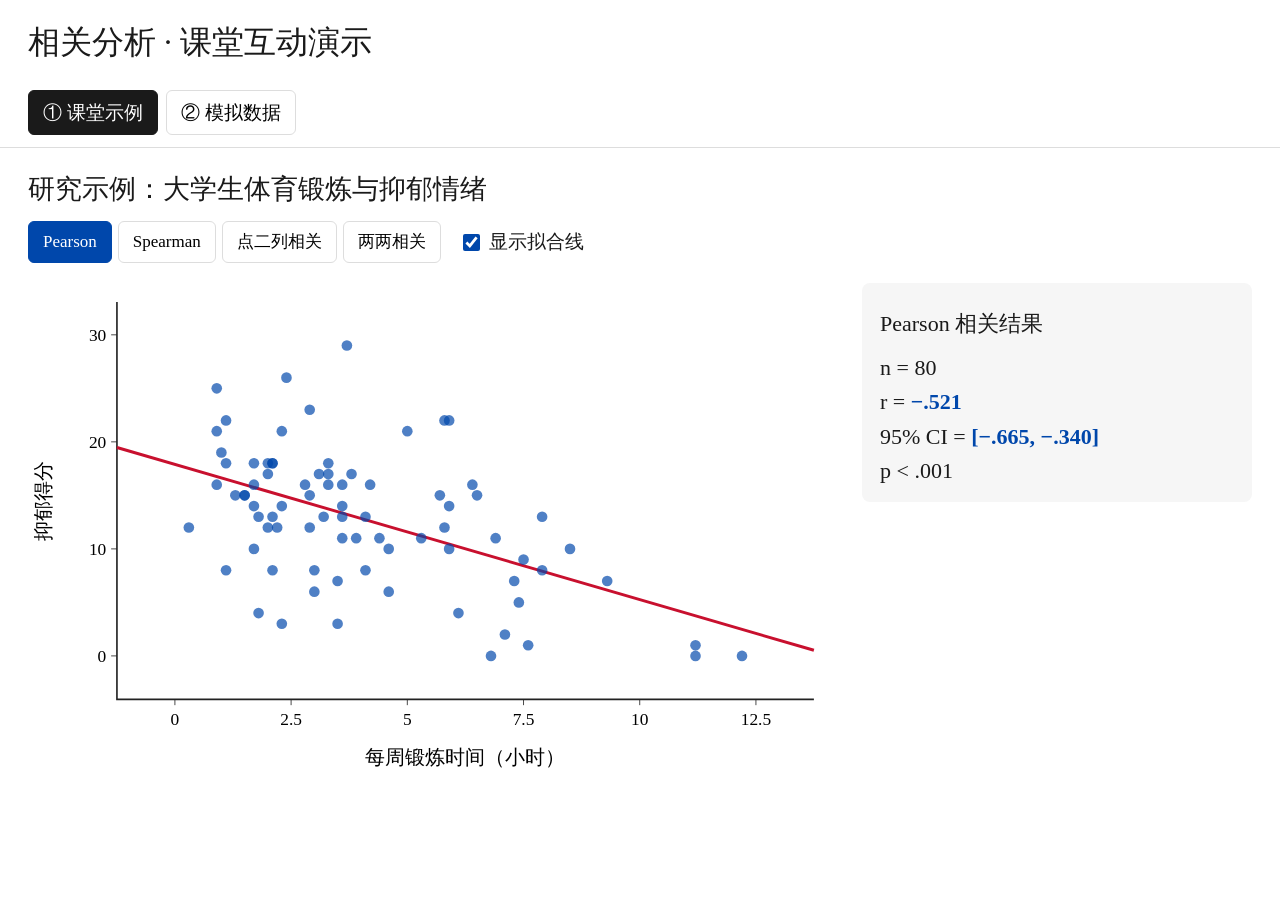
==== correlation/index.html @ 789a9529 "Add files via upload" ====
<!DOCTYPE html>
<html lang="zh-CN"><head><meta charset="utf-8"/><meta content="width=device-width,initial-scale=1" name="viewport"/><title>相关分析 · 课堂互动演示</title><link rel="stylesheet" href="style.css"></head><body>
<header><h1>相关分析 · 课堂互动演示</h1></header>
<nav><button class="on" data-page="class">① 课堂示例</button><button data-page="sim">② 模拟数据</button></nav>
<main>
<section class="on" id="class">
<h2>研究示例：大学生体育锻炼与抑郁情绪</h2>
<div class="controls"><span class="seg" id="methods"><button class="on" data-mode="pearson">Pearson</button><button data-mode="spearman">Spearman</button><button data-mode="point">点二列相关</button><button data-mode="pair">两两相关</button></span><label><input checked="" id="classFitLine" type="checkbox"/>显示拟合线</label></div>
<div class="row" id="single"><div class="grow"><div id="mainPlot"></div></div><div class="side"><div class="box" id="mainStats"></div><div class="box" id="mainTeaching" style="display:none"></div></div></div>
<div class="hidden" id="pair"><div class="box"><h3>三个变量的 Pearson 两两相关</h3><div id="pairTable"></div></div><div class="pair-grid" id="pairPlots"><div class="mini"><h3>锻炼 × 抑郁</h3><div id="pair1"></div></div><div class="mini"><h3>手机使用 × 抑郁</h3><div id="pair2"></div></div><div class="mini"><h3>锻炼 × 手机使用</h3><div id="pair3"></div></div></div></div>
</section>
<section id="sim"><h2>改变相关系数 r，观察数据如何变化</h2>
<div class="sim-panel"><div class="slider"><span>样本相关系数 r</span><input id="wantR" max="0.95" min="-0.95" step="0.05" type="range" value="-0.50"/><output id="wantRV"></output></div><div class="slider"><span>被试数量 n</span><input id="simN" max="200" min="10" step="10" type="range" value="80"/><output id="simNV"></output></div><div class="slider"><span>换一批散点（随机种子）</span><input id="seed" max="99" min="1" step="1" type="range" value="1"/><output id="seedV"></output></div><div class="controls"><button class="action secondary" id="reroll">重新抽样</button><label><input id="fitLine" type="checkbox"/>显示拟合线</label></div></div>
<div class="row"><div class="grow" id="simPlot"></div><div class="side"><div class="box" id="simStats"></div></div></div>
</section>
</main><script src="data.js"></script>
<script src="app.js"></script></body></html>
---- correlation/style.css ----
:root{--cobalt:#0047AB;--crimson:#C8102E;--tangerine:#FF6B1A;--violet:#6A00F4;--aqua:#00A99D;--ink:#1a1a1a;--muted:#555;--line:#ddd;--panel:#f6f6f6;--bg:#fff}
*{box-sizing:border-box}body{margin:0;color:var(--ink);background:var(--bg);font:19px/1.55 "STZhongsong","华文中宋","Songti SC","Noto Serif CJK SC",serif}
header{padding:18px 28px 10px}h1{font-size:32px;font-weight:normal;margin:0}header p{font-size:17px;color:var(--muted);margin:5px 0 0}nav{display:flex;flex-wrap:wrap;gap:8px;padding:12px 28px;border-bottom:1px solid var(--line);position:sticky;top:0;background:white;z-index:5}nav button,.seg button{font:inherit;cursor:pointer;background:#fff;border:1px solid #ddd;border-radius:6px;padding:7px 14px}nav button.on{background:var(--ink);color:#fff;border-color:var(--ink)}main{max-width:1460px;padding:17px 28px 48px;margin:auto}section{display:none}section.on{display:block}h2{font-size:27px;font-weight:normal;margin:4px 0 10px}h3{font-weight:normal;font-size:22px;margin:10px 0}.row{display:flex;gap:22px;flex-wrap:wrap;align-items:flex-start}.grow{flex:1 1 600px;min-width:0}.side{flex:0 1 390px;min-width:290px}.box{background:var(--panel);padding:14px 18px;border-radius:8px;margin:8px 0 16px}.controls{display:flex;gap:12px 18px;flex-wrap:wrap;align-items:center;margin:8px 0 12px}.controls label{display:inline-flex;gap:6px;align-items:center}select,input,button{font-size:17px}select{padding:5px;border:1px solid #bbb;border-radius:4px;background:white;max-width:270px}.seg{display:flex;gap:6px;flex-wrap:wrap}.seg button{font-size:17px}.seg button.on{color:#fff;background:var(--cobalt);border-color:var(--cobalt)}.slider{display:grid;grid-template-columns:minmax(180px,280px) 1fr 66px;align-items:center;gap:10px;margin:8px 0}.slider input{width:100%;accent-color:var(--cobalt)}output,.mono,.stat{font-family:Consolas,"Courier New",monospace}.stat{font-size:19px;margin:5px 0}.stat strong{font-weight:normal;color:var(--cobalt)}.note{font-size:16px;color:var(--muted)}.hint{font-size:17px;color:#444}.buttons{display:flex;gap:10px;flex-wrap:wrap}.action{background:var(--cobalt);border:0;color:#fff;border-radius:5px;padding:8px 16px;font-family:inherit;cursor:pointer}.action.secondary{background:#eee;color:#222;border:1px solid #ccc}svg{width:100%;height:auto;display:block;touch-action:none}svg text{font-family:"STZhongsong","华文中宋","Songti SC","Noto Serif CJK SC",serif}table{border-collapse:collapse;font-size:16px;width:100%}th,td{border-bottom:1px solid #ddd;padding:5px 9px;text-align:right}th:first-child,td:first-child{text-align:left}th{font-weight:normal;color:#555}.formula{font-size:22px}.danger{color:var(--crimson)}.good{color:var(--aqua)}.pill{border:1px solid #ddd;border-radius:20px;padding:3px 10px;font-size:16px}.grid2{display:grid;grid-template-columns:1fr 1fr;gap:14px}.question{font-size:18px}.question p{margin:6px 0}.hidden{display:none!important}input[type="checkbox"]{width:17px;height:17px;accent-color:var(--cobalt)}@media(max-width:700px){header,nav,main{padding-left:13px;padding-right:13px}.grid2{grid-template-columns:1fr}.slider{grid-template-columns:1fr 65px}.slider span{grid-column:1 / -1}body{font-size:17px}h1{font-size:26px}}

#pairPlots svg{max-width:100%}#pairPlots .miniTitle{font-size:18px;margin:4px 0 2px;text-align:center}#pairTable th,#pairTable td{font-size:17px}#pairTable td.em{color:var(--cobalt)}#pairTable .sig{color:var(--aqua)}#pairTable .ns{color:var(--muted)}@media(max-width:1000px){#pairPlots{grid-template-columns:1fr!important}}

main{max-width:1480px}.intro{margin-top:0}.methodtag{border-radius:5px;padding:2px 9px;background:#eaf1ff;color:#0047AB;font-size:17px}.sim-panel{background:#f7f8fa;border-radius:8px;padding:14px 18px;margin:8px 0 16px}.sim-note{color:#555;font-size:16px}.result{font-size:22px}.result strong{color:var(--cobalt)}.subhead{margin:12px 0}.pair-grid{display:grid;grid-template-columns:repeat(3,minmax(0,1fr));gap:14px}.pair-grid .mini{min-width:0}.pair-grid .mini h3{font-size:18px;text-align:center;margin:6px 0}.pair-grid svg{width:100%}.pair-table td,.pair-table th{font-size:18px}.pair-table .sig{color:#008c7e}.pair-table .ns{color:#777}.caption{color:#666;font-size:16px;margin:8px 0}@media(max-width:1000px){.pair-grid{grid-template-columns:1fr}}
#pairTable{overflow-x:auto}#pairTable table{min-width:760px}.ci-col{white-space:nowrap}
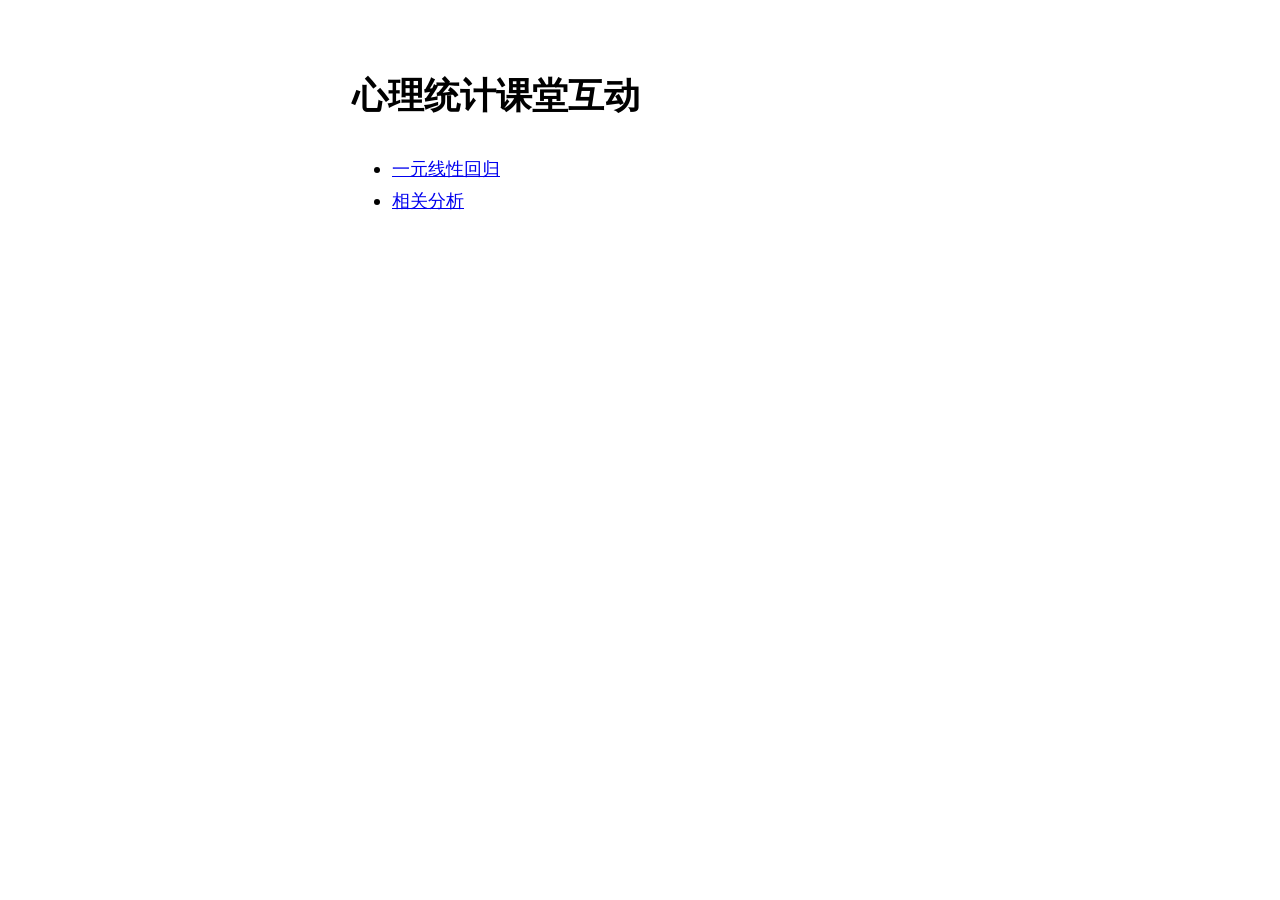
==== commit bdd0d413: "Add files via upload" ====
--- a/correlation/index.html
+++ b/correlation/index.html
@@ -1,17 +1,15 @@
-<!DOCTYPE html>
-<html lang="zh-CN"><head><meta charset="utf-8"/><meta content="width=device-width,initial-scale=1" name="viewport"/><title>相关分析 · 课堂互动演示</title><link rel="stylesheet" href="style.css"></head><body>
-<header><h1>相关分析 · 课堂互动演示</h1></header>
-<nav><button class="on" data-page="class">① 课堂示例</button><button data-page="sim">② 模拟数据</button></nav>
-<main>
-<section class="on" id="class">
-<h2>研究示例：大学生体育锻炼与抑郁情绪</h2>
-<div class="controls"><span class="seg" id="methods"><button class="on" data-mode="pearson">Pearson</button><button data-mode="spearman">Spearman</button><button data-mode="point">点二列相关</button><button data-mode="pair">两两相关</button></span><label><input checked="" id="classFitLine" type="checkbox"/>显示拟合线</label></div>
-<div class="row" id="single"><div class="grow"><div id="mainPlot"></div></div><div class="side"><div class="box" id="mainStats"></div><div class="box" id="mainTeaching" style="display:none"></div></div></div>
-<div class="hidden" id="pair"><div class="box"><h3>三个变量的 Pearson 两两相关</h3><div id="pairTable"></div></div><div class="pair-grid" id="pairPlots"><div class="mini"><h3>锻炼 × 抑郁</h3><div id="pair1"></div></div><div class="mini"><h3>手机使用 × 抑郁</h3><div id="pair2"></div></div><div class="mini"><h3>锻炼 × 手机使用</h3><div id="pair3"></div></div></div></div>
-</section>
-<section id="sim"><h2>改变相关系数 r，观察数据如何变化</h2>
-<div class="sim-panel"><div class="slider"><span>样本相关系数 r</span><input id="wantR" max="0.95" min="-0.95" step="0.05" type="range" value="-0.50"/><output id="wantRV"></output></div><div class="slider"><span>被试数量 n</span><input id="simN" max="200" min="10" step="10" type="range" value="80"/><output id="simNV"></output></div><div class="slider"><span>换一批散点（随机种子）</span><input id="seed" max="99" min="1" step="1" type="range" value="1"/><output id="seedV"></output></div><div class="controls"><button class="action secondary" id="reroll">重新抽样</button><label><input id="fitLine" type="checkbox"/>显示拟合线</label></div></div>
-<div class="row"><div class="grow" id="simPlot"></div><div class="side"><div class="box" id="simStats"></div></div></div>
-</section>
-</main><script src="data.js"></script>
-<script src="app.js"></script></body></html>+<!doctype html>
+<html lang="zh-CN">
+<head>
+  <meta charset="utf-8">
+  <meta name="viewport" content="width=device-width, initial-scale=1">
+  <title>心理统计课堂互动</title>
+</head>
+<body style="max-width: 36rem; margin: 4rem auto; padding: 0 1.25rem; font: 1.125rem/1.8 system-ui, sans-serif">
+  <h1>心理统计课堂互动</h1>
+  <ul>
+    <li><a href="regression/index.html">一元线性回归</a></li>
+<li><a href="correlation/index.html">相关分析</a></li>
+  </ul>
+</body>
+</html>
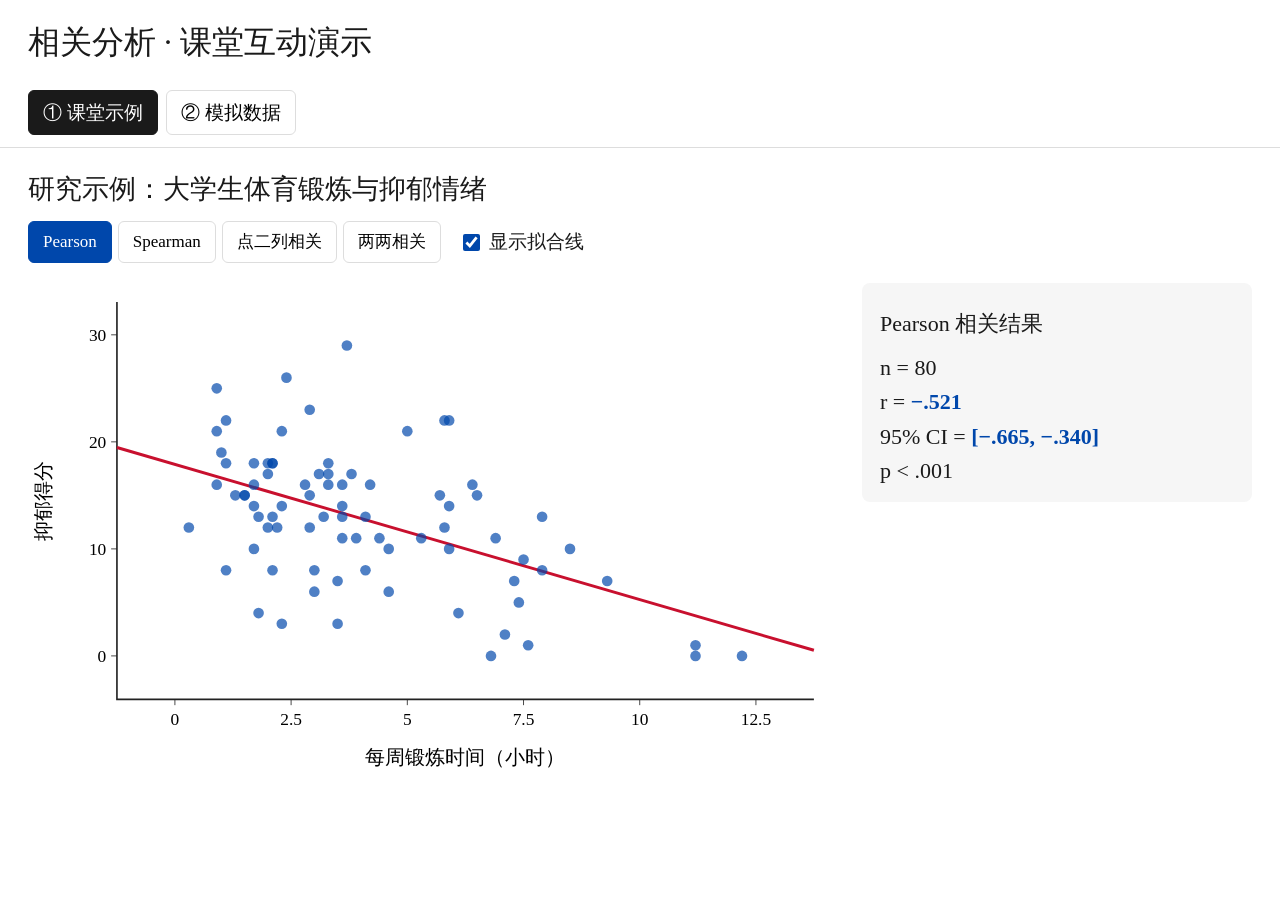
==== commit 2654c76d: "Add files via upload" ====
--- a/correlation/index.html
+++ b/correlation/index.html
@@ -1,15 +1,20 @@
-<!doctype html>
-<html lang="zh-CN">
-<head>
-  <meta charset="utf-8">
-  <meta name="viewport" content="width=device-width, initial-scale=1">
-  <title>心理统计课堂互动</title>
-</head>
-<body style="max-width: 36rem; margin: 4rem auto; padding: 0 1.25rem; font: 1.125rem/1.8 system-ui, sans-serif">
-  <h1>心理统计课堂互动</h1>
-  <ul>
-    <li><a href="regression/index.html">一元线性回归</a></li>
-<li><a href="correlation/index.html">相关分析</a></li>
-  </ul>
-</body>
-</html>
+<!DOCTYPE html>
+<html lang="zh-CN"><head><meta charset="utf-8"/><meta content="width=device-width,initial-scale=1" name="viewport"/><title>相关分析 · 课堂互动演示</title><link rel="stylesheet" href="style.css"></head><body>
+<header><h1>相关分析 · 课堂互动演示</h1></header>
+<nav><button class="on" data-page="class">① 课堂示例</button><button data-page="sim">② 模拟数据</button></nav>
+<main>
+<section class="on" id="class">
+<h2>研究示例：大学生体育锻炼与抑郁情绪</h2>
+<div class="controls"><span class="seg" id="methods"><button class="on" data-mode="pearson">Pearson</button><button data-mode="spearman">Spearman</button><button data-mode="point">点二列相关</button><button data-mode="pair">两两相关</button></span><label><input checked="" id="classFitLine" type="checkbox"/>显示拟合线</label></div>
+<div class="row" id="single"><div class="grow"><div id="mainPlot"></div></div><div class="side"><div class="box" id="mainStats"></div><div class="box" id="mainTeaching" style="display:none"></div></div></div>
+<div class="hidden" id="pair"><div class="box"><h3>三个变量的 Pearson 两两相关</h3><div id="pairTable"></div></div><div class="pair-grid" id="pairPlots"><div class="mini"><h3>锻炼 × 抑郁</h3><div id="pair1"></div></div><div class="mini"><h3>手机使用 × 抑郁</h3><div id="pair2"></div></div><div class="mini"><h3>锻炼 × 手机使用</h3><div id="pair3"></div></div></div></div>
+</section>
+<section id="sim"><h2>改变相关系数 r，观察数据如何变化</h2>
+<div class="sim-panel"><div class="slider"><span>样本相关系数 r</span><input id="wantR" max="0.95" min="-0.95" step="0.05" type="range" value="-0.50"/><output id="wantRV"></output></div><div class="slider"><span>被试数量 n</span><input id="simN" max="200" min="10" step="10" type="range" value="80"/><output id="simNV"></output></div><div class="slider"><span>换一批散点（随机种子）</span><input id="seed" max="99" min="1" step="1" type="range" value="1"/><output id="seedV"></output></div><div class="controls"><button class="action secondary" id="reroll">重新抽样</button><label><input id="fitLine" type="checkbox"/>显示拟合线</label></div></div>
+<div class="row"><div class="grow" id="simPlot"></div><div class="side"><div class="box" id="simStats"></div></div></div>
+</section>
+</main><script src="data.js"></script>
+<script src="statistics.js"></script>
+<script src="simulation.js"></script>
+<script src="charts.js"></script>
+<script src="app.js"></script></body></html>
--- a/correlation/style.css
+++ b/correlation/style.css
@@ -0,0 +1,8 @@
+:root{--cobalt:#0047AB;--crimson:#C8102E;--tangerine:#FF6B1A;--violet:#6A00F4;--aqua:#00A99D;--ink:#1a1a1a;--muted:#555;--line:#ddd;--panel:#f6f6f6;--bg:#fff}
+*{box-sizing:border-box}body{margin:0;color:var(--ink);background:var(--bg);font:19px/1.55 "STZhongsong","华文中宋","Songti SC","Noto Serif CJK SC",serif}
+header{padding:18px 28px 10px}h1{font-size:32px;font-weight:normal;margin:0}header p{font-size:17px;color:var(--muted);margin:5px 0 0}nav{display:flex;flex-wrap:wrap;gap:8px;padding:12px 28px;border-bottom:1px solid var(--line);position:sticky;top:0;background:white;z-index:5}nav button,.seg button{font:inherit;cursor:pointer;background:#fff;border:1px solid #ddd;border-radius:6px;padding:7px 14px}nav button.on{background:var(--ink);color:#fff;border-color:var(--ink)}main{max-width:1460px;padding:17px 28px 48px;margin:auto}section{display:none}section.on{display:block}h2{font-size:27px;font-weight:normal;margin:4px 0 10px}h3{font-weight:normal;font-size:22px;margin:10px 0}.row{display:flex;gap:22px;flex-wrap:wrap;align-items:flex-start}.grow{flex:1 1 600px;min-width:0}.side{flex:0 1 390px;min-width:290px}.box{background:var(--panel);padding:14px 18px;border-radius:8px;margin:8px 0 16px}.controls{display:flex;gap:12px 18px;flex-wrap:wrap;align-items:center;margin:8px 0 12px}.controls label{display:inline-flex;gap:6px;align-items:center}select,input,button{font-size:17px}select{padding:5px;border:1px solid #bbb;border-radius:4px;background:white;max-width:270px}.seg{display:flex;gap:6px;flex-wrap:wrap}.seg button{font-size:17px}.seg button.on{color:#fff;background:var(--cobalt);border-color:var(--cobalt)}.slider{display:grid;grid-template-columns:minmax(180px,280px) 1fr 66px;align-items:center;gap:10px;margin:8px 0}.slider input{width:100%;accent-color:var(--cobalt)}output,.mono,.stat{font-family:Consolas,"Courier New",monospace}.stat{font-size:19px;margin:5px 0}.stat strong{font-weight:normal;color:var(--cobalt)}.note{font-size:16px;color:var(--muted)}.hint{font-size:17px;color:#444}.buttons{display:flex;gap:10px;flex-wrap:wrap}.action{background:var(--cobalt);border:0;color:#fff;border-radius:5px;padding:8px 16px;font-family:inherit;cursor:pointer}.action.secondary{background:#eee;color:#222;border:1px solid #ccc}svg{width:100%;height:auto;display:block;touch-action:none}svg text{font-family:"STZhongsong","华文中宋","Songti SC","Noto Serif CJK SC",serif}table{border-collapse:collapse;font-size:16px;width:100%}th,td{border-bottom:1px solid #ddd;padding:5px 9px;text-align:right}th:first-child,td:first-child{text-align:left}th{font-weight:normal;color:#555}.formula{font-size:22px}.danger{color:var(--crimson)}.good{color:var(--aqua)}.pill{border:1px solid #ddd;border-radius:20px;padding:3px 10px;font-size:16px}.grid2{display:grid;grid-template-columns:1fr 1fr;gap:14px}.question{font-size:18px}.question p{margin:6px 0}.hidden{display:none!important}input[type="checkbox"]{width:17px;height:17px;accent-color:var(--cobalt)}@media(max-width:700px){header,nav,main{padding-left:13px;padding-right:13px}.grid2{grid-template-columns:1fr}.slider{grid-template-columns:1fr 65px}.slider span{grid-column:1 / -1}body{font-size:17px}h1{font-size:26px}}
+
+#pairPlots svg{max-width:100%}#pairPlots .miniTitle{font-size:18px;margin:4px 0 2px;text-align:center}#pairTable th,#pairTable td{font-size:17px}#pairTable td.em{color:var(--cobalt)}#pairTable .sig{color:var(--aqua)}#pairTable .ns{color:var(--muted)}@media(max-width:1000px){#pairPlots{grid-template-columns:1fr!important}}
+
+main{max-width:1480px}.intro{margin-top:0}.methodtag{border-radius:5px;padding:2px 9px;background:#eaf1ff;color:#0047AB;font-size:17px}.sim-panel{background:#f7f8fa;border-radius:8px;padding:14px 18px;margin:8px 0 16px}.sim-note{color:#555;font-size:16px}.result{font-size:22px}.result strong{color:var(--cobalt)}.subhead{margin:12px 0}.pair-grid{display:grid;grid-template-columns:repeat(3,minmax(0,1fr));gap:14px}.pair-grid .mini{min-width:0}.pair-grid .mini h3{font-size:18px;text-align:center;margin:6px 0}.pair-grid svg{width:100%}.pair-table td,.pair-table th{font-size:18px}.pair-table .sig{color:#008c7e}.pair-table .ns{color:#777}.caption{color:#666;font-size:16px;margin:8px 0}@media(max-width:1000px){.pair-grid{grid-template-columns:1fr}}
+#pairTable{overflow-x:auto}#pairTable table{min-width:760px}.ci-col{white-space:nowrap}
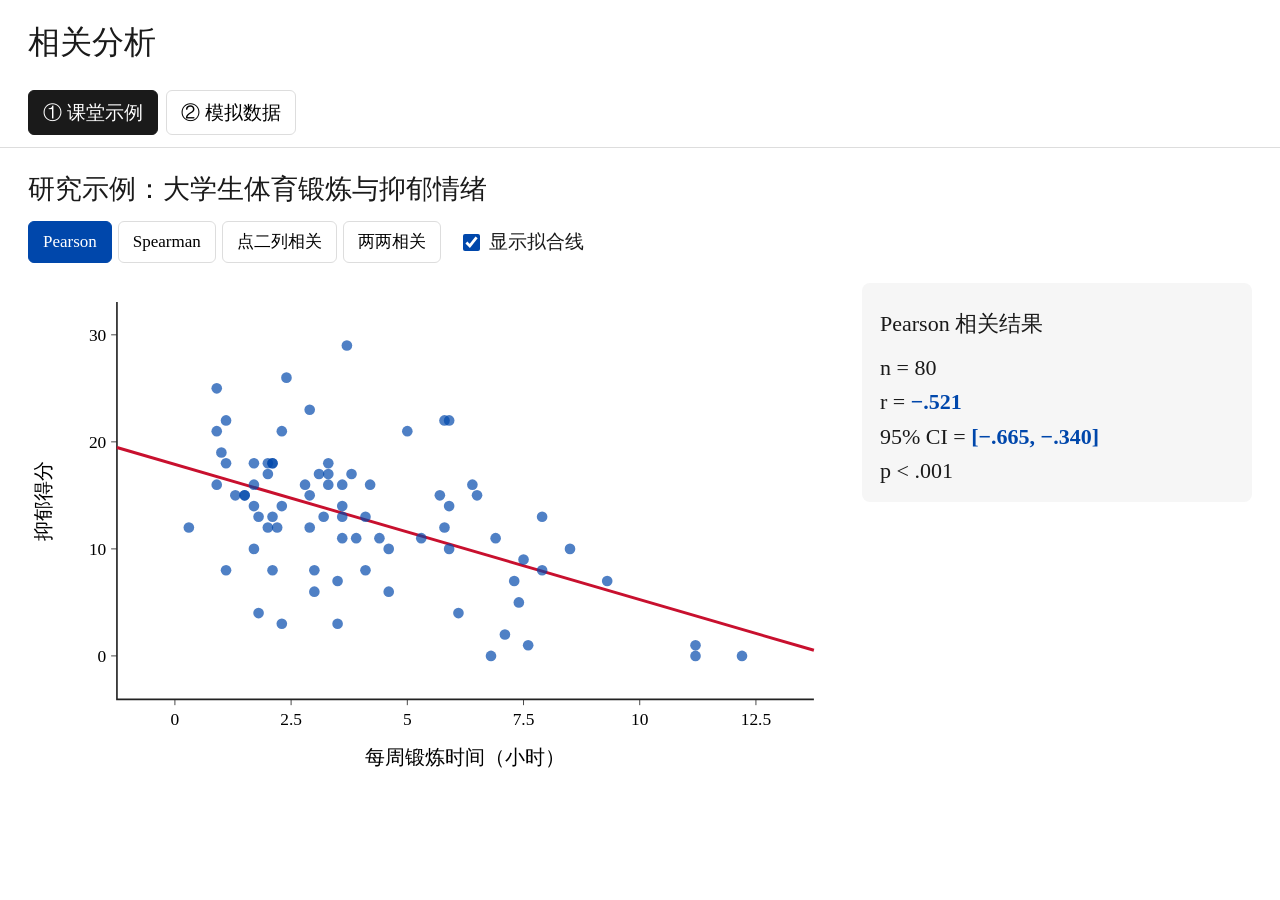
==== commit 2922f0cc: "Add the multiple regression classroom page. Students can explore partial correlation, unique contrib" ====
--- a/correlation/index.html
+++ b/correlation/index.html
@@ -1,6 +1,6 @@
 <!DOCTYPE html>
-<html lang="zh-CN"><head><meta charset="utf-8"/><meta content="width=device-width,initial-scale=1" name="viewport"/><title>相关分析 · 课堂互动演示</title><link rel="stylesheet" href="style.css"></head><body>
-<header><h1>相关分析 · 课堂互动演示</h1></header>
+<html lang="zh-CN"><head><meta charset="utf-8"/><meta content="width=device-width,initial-scale=1" name="viewport"/><title>相关分析</title><link rel="stylesheet" href="style.css"></head><body>
+<header><h1>相关分析</h1></header>
 <nav><button class="on" data-page="class">① 课堂示例</button><button data-page="sim">② 模拟数据</button></nav>
 <main>
 <section class="on" id="class">
